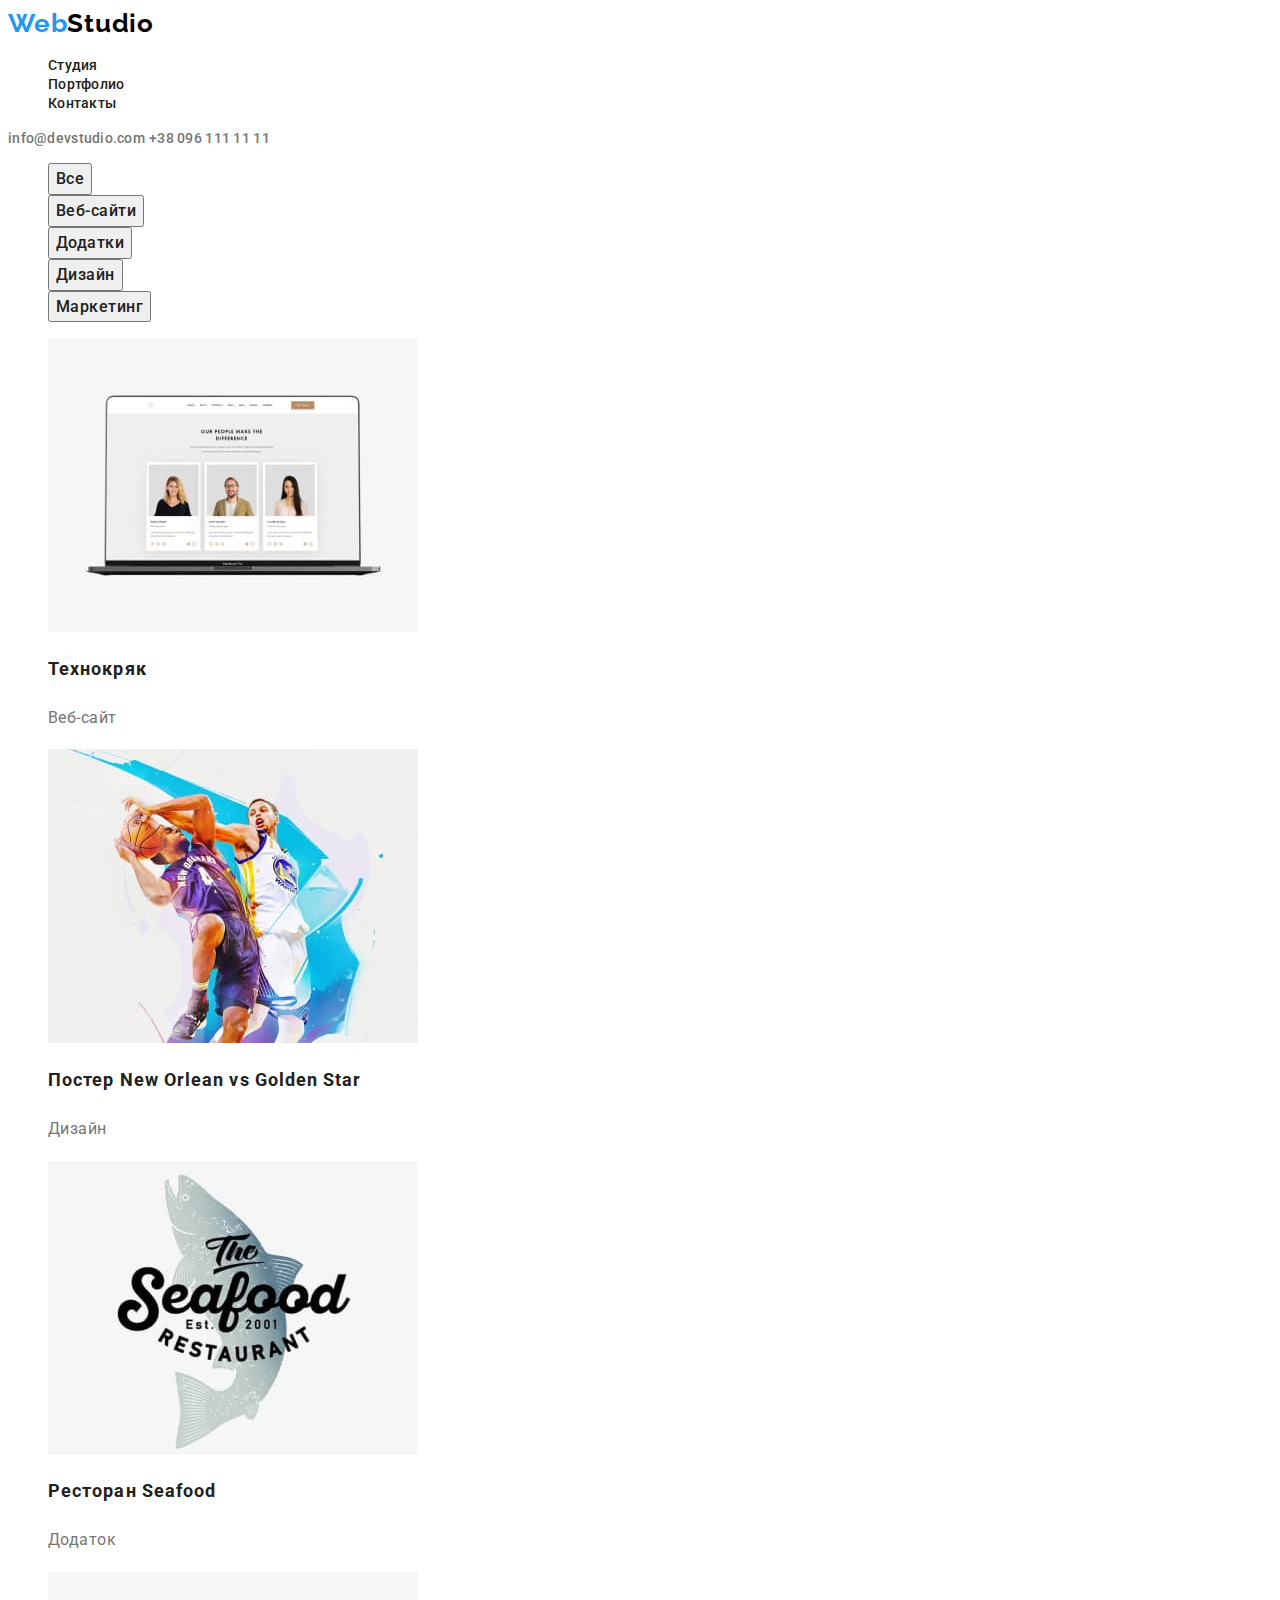
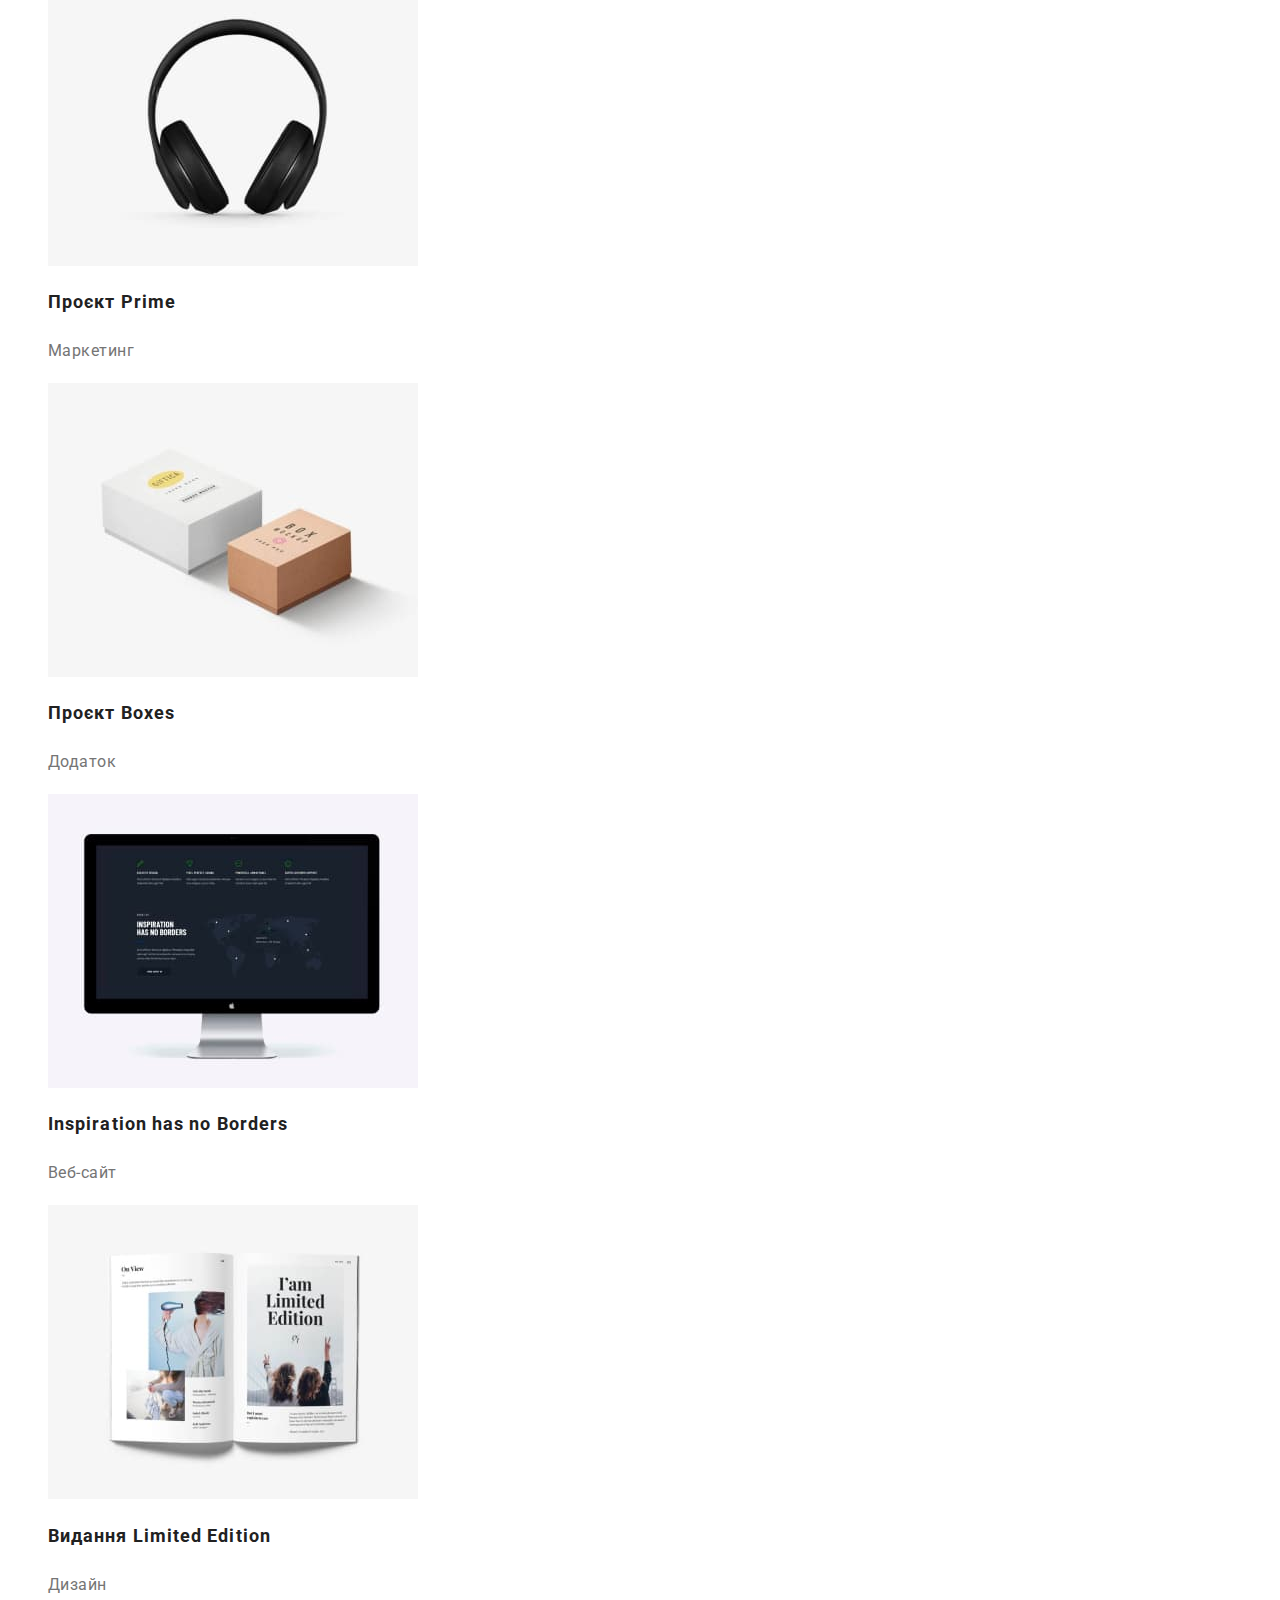
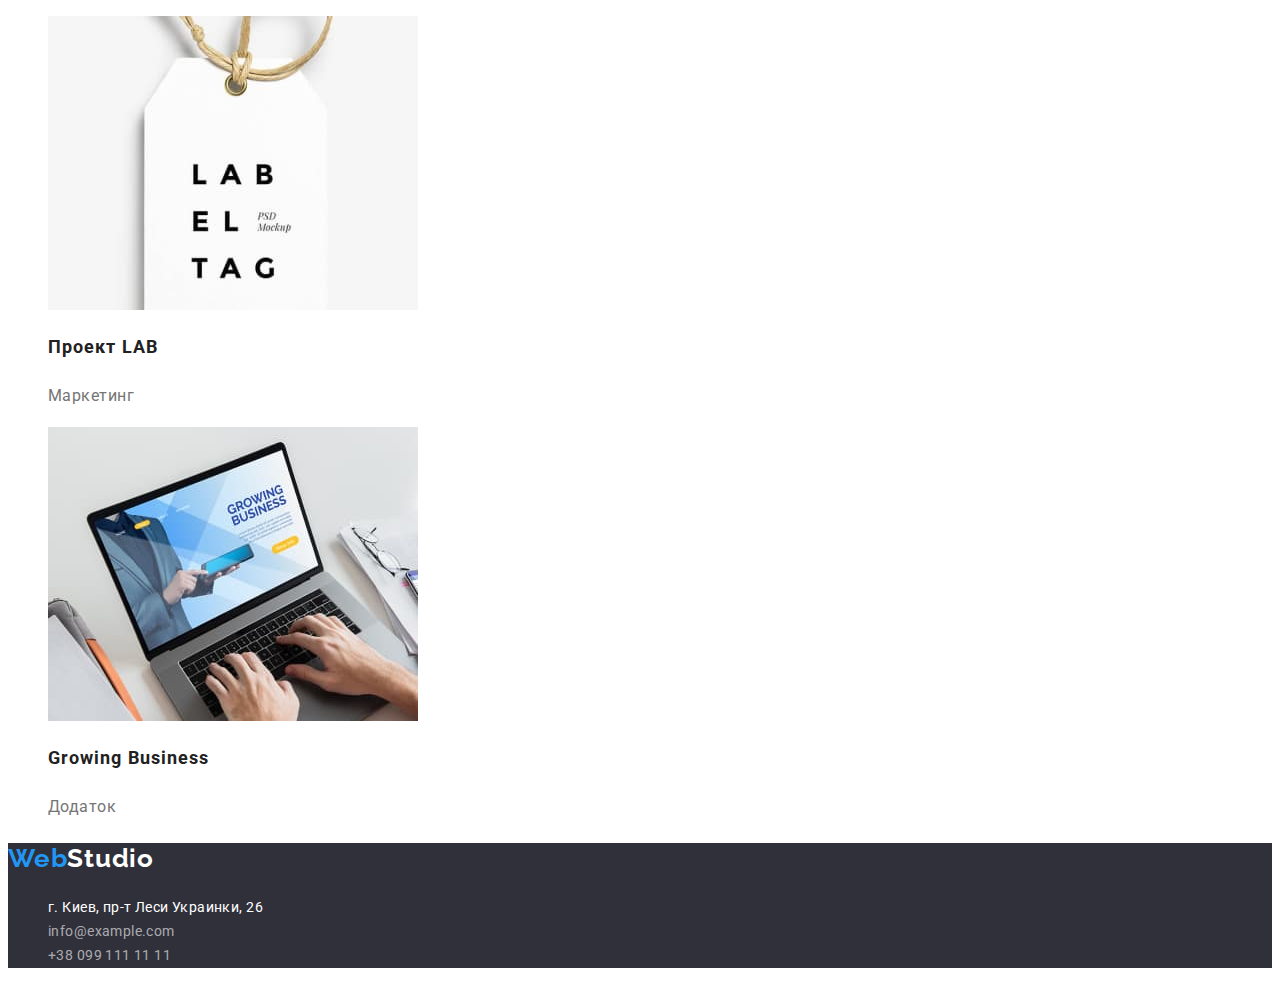
==== portfolio.html @ 3ccbaaaa "Start" ====
<!DOCTYPE html>
<html lang="en">

<head>
    <meta charset="UTF-8">
    <meta http-equiv="X-UA-Compatible" content="IE=edge">
    <meta name="viewport" content="width=device-width, initial-scale=1.0">
    <title>Портфоліо</title>
    <link rel="preconnect" href="https://fonts.googleapis.com">
    <link rel="preconnect" href="https://fonts.gstatic.com" crossorigin>
    <link
        href="https://fonts.googleapis.com/css2?family=Raleway:wght@700&family=Roboto:wght@400;500;700;900&display=swap"
        rel="stylesheet">
    <link rel="stylesheet" href="./css/styles.css">
</head>

<body>

    <header class="header">
        <a href="" class="header-logo link"> <span class="web-color">Web</span>Studio</a>
        <nav>
            <ul class="header-list list">
                <li class="header-item"> <a href="./index.html" class="header-link  link">Студия</a> </li>
                <li class="header-item"> <a href="./portfolio.html" class="header-link  link">Портфолио</a> </li>
                <li class="header-item"> <a href="" class="header-link  link">Контакты</a> </li>
            </ul>
        </nav>
        <a href="mailto:info@devstudio.com" class="header-mail link">info@devstudio.com</a>
        <a href="tel:+380961111111" class="header-tel link">+38 096 111 11 11</a>
    </header>

    <main>
        <section>
            <ul class="filters list">
                <li><button type="button" class="filters-btn">Все</button></li>
                <li><button type="button" class="filters-btn">Веб-сайти</button></li>
                <li><button type="button" class="filters-btn">Додатки</button></li>
                <li><button type="button" class="filters-btn">Дизайн</button></li>
                <li><button type="button" class="filters-btn">Маркетинг</button></li>
            </ul>
            <ul class="filters-list list">
                <li>
                    <img src="./images/portfolio-1.jpg" alt="Технокряк" width="370" height="294">
                    <h2 class="filters-title" >Технокряк</h2>
                    <p class="filters-text">Веб-сайт</p>
                </li>
                <li>
                    <img src="./images/portfolio-2.jpg" alt="Постер" width="370" height="294">
                    <h2 class="filters-title" >Постер New Orlean vs Golden Star</h2>
                    <p class="filters-text">Дизайн</p>
                </li>
                <li>
                    <img src="./images/portfolio-3.jpg" alt="Ресторан" width="370" height="294">
                    <h2 class="filters-title" >Ресторан Seafood</h2>
                    <p class="filters-text">Додаток</p>
                </li>
                <li>
                    <img src="./images/portfolio-4.jpg" alt="Проєкт Prime" width="370" height="294">
                    <h2 class="filters-title" >Проєкт Prime</h2>
                    <p class="filters-text">Маркетинг</p>
                </li>
                <li>
                    <img src="./images/portfolio-5.jpg" alt="Проєкт Boxes" width="370" height="294">
                    <h2 class="filters-title" >Проєкт Boxes</h2>
                    <p class="filters-text">Додаток</p>
                </li>
                <li>
                    <img src="./images/portfolio-6.jpg" alt="Inspiration has no Borders" width="370" height="294">
                    <h2 class="filters-title" >Inspiration has no Borders</h2>
                    <p class="filters-text">Веб-сайт</p>
                </li>
                <li>
                    <img src="./images/portfolio-7.jpg" alt="Видання" width="370" height="294">
                    <h2 class="filters-title" >Видання Limited Edition</h2>
                    <p class="filters-text">Дизайн</p>
                </li>
                <li>
                    <img src="./images/portfolio-8.jpg" alt="Проект" width="370" height="294">
                    <h2 class="filters-title" >Проект LAB</h2>
                    <p class="filters-text">Маркетинг</p>
                </li>
                <li>
                    <img src="./images/portfolio-9.jpg" alt="Growing Business" width="370" height="294">
                    <h2 class="filters-title" >Growing Business</h2>
                    <p class="filters-text">Додаток</p>
                </li>
            </ul>
        </section>
    </main>

    <footer class="footer">
        <h2 class="footer-title"><span class="web-color">Web</span>Studio</h2>
        <address>
            <ul class="footer-list list">
                <li class="footer-item"><a href="https://goo.gl/maps/9BzrJWRvnRdnWu8f7" class="footer-address link">г. Киев,
                        пр-т Леси Украинки, 26</a></li>
                <li class="footer-item"><a href="mailto:info@example.com" class="footer-link link">info@example.com</a></li>
                <li class="footer-item"><a href="tel:+380991111111" class="footer-link link">+38 099 111 11 11</a></li>
            </ul>
        </address>
    </footer>
    
</body>
</html>
---- css/styles.css ----
:root {
    --primary-text-color: #757575;
    --title-text-color: #212121;
    --accent-color: #2196F3;
}

body {
    font-family: 'Roboto', sans-serif;
    background-color: #FFFFFF;
    color: var(--primary-text-color);
}

.list {
    list-style: none;
}

.link {
    text-decoration: none;
}

/* колір основного тексту #212121 */
/* колір другорядного тексту #757575 */
/* білий колір #FFFFFF */
/* акцент #2196F3 */
/* другий колір фону #F5F4FA */
/* третій колір фону #2F303A */

/* ----------------Header----------- */

.header-logo {
    font-family: 'Raleway';
    color: #000000;
    font-weight: 700;
    font-size: 26px;
    line-height: 1.19;
    letter-spacing: 0.03em;
}

.web-color {
    color: var(--accent-color);
}

.header-link {
    font-weight: 500;
    font-size: 14px;
    line-height: 1.14;
    letter-spacing: 0.02em;
    color: var(--title-text-color);
}

.header-link:hover,
.header-link:focus {
    color: var(--accent-color);
}

.header-mail {
    font-weight: 500;
    font-size: 14px;
    line-height: 1.14;
    letter-spacing: 0.02em;
    color: var(--primary-text-color);
}

.header-mail:hover,
.header-mail:focus {
    color:var(--accent-color);
}

.header-tel {
    font-weight: 500;
    font-size: 14px;
    line-height: 1.14;
    letter-spacing: 0.02em;
    color: var(--primary-text-color);
}

.header-tel:hover,
.header-tel:focus {
    color: var(--accent-color);
}

/* -----------Hero--------------- */

.hero {
    background-color: #2F303A;
}

.hero-title {
    font-weight: 900;
    font-size: 44px;
    line-height: 1.36;
    text-align: center;
    letter-spacing: 0.06em;
    text-transform: uppercase;
    color: #FFFFFF;
}

.hero-btn {
    background-color: var(--accent-color);
    font-family: 'Roboto';
    font-style: normal;
    font-weight: 700;
    font-size: 16px;
    line-height: 1.88;
    display: flex;
    align-items: center;
    text-align: center;
    letter-spacing: 0.06em;
    color: #FFFFFF;
    box-shadow: 0px 4px 4px rgba(0, 0, 0, 0.15);
    border-radius: 4px;
    cursor: pointer;
}

/* -------------Особенности----------- */

.hang-item {
    font-weight: 700;
    font-size: 14px;
    line-height: 1.14;
    letter-spacing: 0.03em;
    text-transform: uppercase;
    color: var(--title-text-color);
}


.hang-text {
    font-weight: 400;
    font-size: 14px;
    line-height: 1.71;
    letter-spacing: 0.03em;
    color: var(--primary-text-color);
}

/* -----------Виды деятельности------- */

.work-title {
    font-weight: 700;
    font-size: 36px;
    line-height: 1.17;
    text-align: center;
    letter-spacing: 0.03em;
    color: var(--title-text-color);
}

/* ---------Команда----------------- */

.team-title {
    font-weight: 700;
    font-size: 36px;
    line-height: 1.17;
    text-align: center;
    letter-spacing: 0.03em;
    color: var(--title-text-color);
}

.team-name {
    font-weight: 500;
    font-size: 16px;
    line-height: 1.19;
    text-align: center;
    letter-spacing: 0.03em;
    color: var(--title-text-color);
}

.team-text {
    font-weight: 400;
    font-size: 16px;
    line-height: 1.19;
    text-align: center;
    letter-spacing: 0.03em;
    color: var(--primary-text-color);
}

/* --------------footer------------ */

.footer {
    background-color: #2F303A;
}

.footer-title {
    font-family: 'Raleway';
    font-style: normal;
    font-weight: 700;
    font-size: 26px;
    line-height: 1.19;
    letter-spacing: 0.03em;
    color: #FFFFFF;
}

.web-color {
    color: var(--accent-color);
}

.footer-address {
    font-weight: 400;
    font-size: 14px;
    line-height: 1.71;
    letter-spacing: 0.03em;
    color: #FFFFFF;
}

.footer-item {
    font-style: normal;
}

.footer-link {
    font-weight: 400;
    font-size: 14px;
    line-height: 1.71;
    letter-spacing: 0.03em;
    color: rgba(255, 255, 255, 0.6);
}

.footer-address:hover,
.footer-address:focus {
    color: var(--accent-color);
}

.footer-link:hover,
.footer-link:focus {
    color: var(--accent-color);
}

/* -------------Портфоліо---------------- */

/* .header-link {
    color: var(--accent-color);
} */

.filters-btn {
    font-family: 'Roboto';
    font-style: normal;
    font-weight: 500;
    font-size: 16px;
    line-height: 1.62;
    letter-spacing: 0.03em;
    color: var(--title-text-color);
}

.filters-btn:hover,
.filters-btn:focus {
    background-color: var(--accent-color);
    color: #FFFFFF;
}

.filters-title {
    font-weight: 700;
    font-size: 18px;
    line-height: 2;
    letter-spacing: 0.06em;
    color: var(--title-text-color);
}

.filters-text {
    font-weight: 400;
    font-size: 16px;
    line-height: 1.88;
    letter-spacing: 0.03em;
    color: var(--primary-text-color);
}
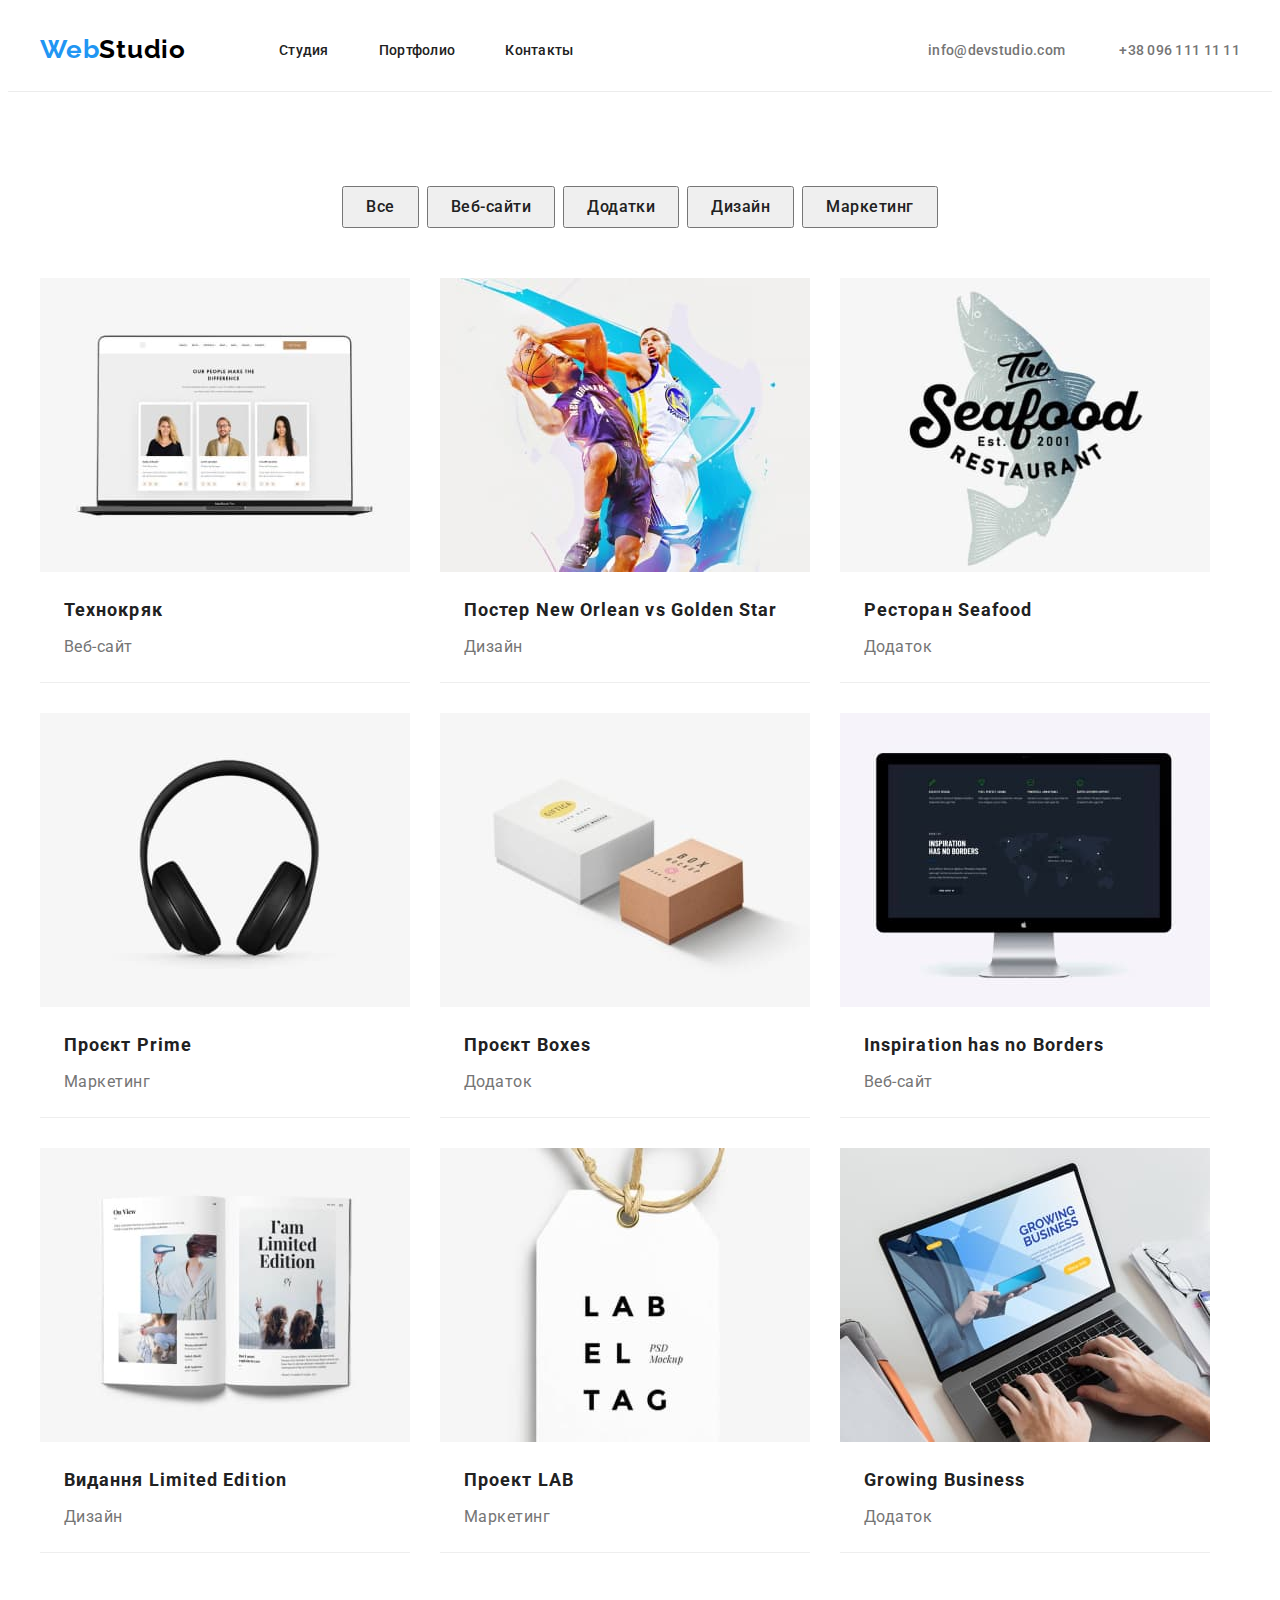
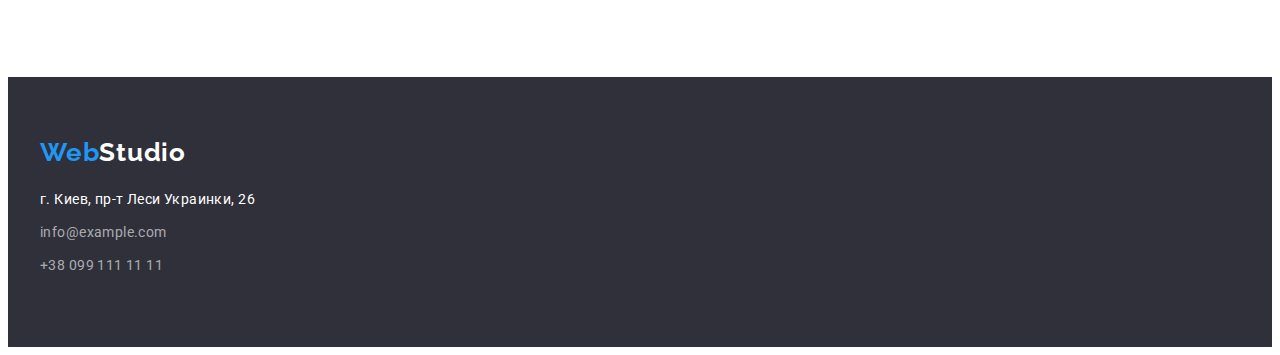
==== commit 918e5037: "Finished HW 3" ====
--- a/portfolio.html
+++ b/portfolio.html
@@ -11,93 +11,104 @@
     <link
         href="https://fonts.googleapis.com/css2?family=Raleway:wght@700&family=Roboto:wght@400;500;700;900&display=swap"
         rel="stylesheet">
+    <link rel="stylesheet" href="https://cdnjs.cloudflare.com/ajax/libs/modern-normalize/1.1.0/modern-normalize.min.css"
+        integrity="sha512-wpPYUAdjBVSE4KJnH1VR1HeZfpl1ub8YT/NKx4PuQ5NmX2tKuGu6U/JRp5y+Y8XG2tV+wKQpNHVUX03MfMFn9Q=="
+        crossorigin="anonymous" referrerpolicy="no-referrer" />
     <link rel="stylesheet" href="./css/styles.css">
 </head>
 
 <body>
 
     <header class="header">
-        <a href="" class="header-logo link"> <span class="web-color">Web</span>Studio</a>
-        <nav>
-            <ul class="header-list list">
-                <li class="header-item"> <a href="./index.html" class="header-link  link">Студия</a> </li>
-                <li class="header-item"> <a href="./portfolio.html" class="header-link  link">Портфолио</a> </li>
-                <li class="header-item"> <a href="" class="header-link  link">Контакты</a> </li>
-            </ul>
-        </nav>
-        <a href="mailto:info@devstudio.com" class="header-mail link">info@devstudio.com</a>
-        <a href="tel:+380961111111" class="header-tel link">+38 096 111 11 11</a>
+        <div class="container">
+            <a href="" class="header-logo link"> <span class="web-color">Web</span>Studio</a>
+            <nav>
+                <ul class="header-list list">
+                    <li class="header-item"> <a href="./index.html" class="header-link  link">Студия</a> </li>
+                    <li class="header-item"> <a href="./portfolio.html" class="header-link  link">Портфолио</a> </li>
+                    <li class="header-item"> <a href="" class="header-link  link">Контакты</a> </li>
+                </ul>
+            </nav>
+            <div class="header-connect">
+                <a href="mailto:info@devstudio.com" class="header-mail link">info@devstudio.com</a>
+                <a href="tel:+380961111111" class="header-tel link">+38 096 111 11 11</a>
+            </div>
+        </div>
     </header>
 
     <main>
-        <section>
-            <ul class="filters list">
-                <li><button type="button" class="filters-btn">Все</button></li>
-                <li><button type="button" class="filters-btn">Веб-сайти</button></li>
-                <li><button type="button" class="filters-btn">Додатки</button></li>
-                <li><button type="button" class="filters-btn">Дизайн</button></li>
-                <li><button type="button" class="filters-btn">Маркетинг</button></li>
-            </ul>
-            <ul class="filters-list list">
-                <li>
-                    <img src="./images/portfolio-1.jpg" alt="Технокряк" width="370" height="294">
-                    <h2 class="filters-title" >Технокряк</h2>
-                    <p class="filters-text">Веб-сайт</p>
-                </li>
-                <li>
-                    <img src="./images/portfolio-2.jpg" alt="Постер" width="370" height="294">
-                    <h2 class="filters-title" >Постер New Orlean vs Golden Star</h2>
-                    <p class="filters-text">Дизайн</p>
-                </li>
-                <li>
-                    <img src="./images/portfolio-3.jpg" alt="Ресторан" width="370" height="294">
-                    <h2 class="filters-title" >Ресторан Seafood</h2>
-                    <p class="filters-text">Додаток</p>
-                </li>
-                <li>
-                    <img src="./images/portfolio-4.jpg" alt="Проєкт Prime" width="370" height="294">
-                    <h2 class="filters-title" >Проєкт Prime</h2>
-                    <p class="filters-text">Маркетинг</p>
-                </li>
-                <li>
-                    <img src="./images/portfolio-5.jpg" alt="Проєкт Boxes" width="370" height="294">
-                    <h2 class="filters-title" >Проєкт Boxes</h2>
-                    <p class="filters-text">Додаток</p>
-                </li>
-                <li>
-                    <img src="./images/portfolio-6.jpg" alt="Inspiration has no Borders" width="370" height="294">
-                    <h2 class="filters-title" >Inspiration has no Borders</h2>
-                    <p class="filters-text">Веб-сайт</p>
-                </li>
-                <li>
-                    <img src="./images/portfolio-7.jpg" alt="Видання" width="370" height="294">
-                    <h2 class="filters-title" >Видання Limited Edition</h2>
-                    <p class="filters-text">Дизайн</p>
-                </li>
-                <li>
-                    <img src="./images/portfolio-8.jpg" alt="Проект" width="370" height="294">
-                    <h2 class="filters-title" >Проект LAB</h2>
-                    <p class="filters-text">Маркетинг</p>
-                </li>
-                <li>
-                    <img src="./images/portfolio-9.jpg" alt="Growing Business" width="370" height="294">
-                    <h2 class="filters-title" >Growing Business</h2>
-                    <p class="filters-text">Додаток</p>
-                </li>
-            </ul>
+        <section class="filters section">
+            <div class="container">
+                <ul class="filters-button list">
+                    <li class="filters-item"><button type="button" class="filters-btn">Все</button></li>
+                    <li class="filters-item"><button type="button" class="filters-btn">Веб-сайти</button></li>
+                    <li class="filters-item"><button type="button" class="filters-btn">Додатки</button></li>
+                    <li class="filters-item"><button type="button" class="filters-btn">Дизайн</button></li>
+                    <li class="filters-item"><button type="button" class="filters-btn">Маркетинг</button></li>
+                </ul>
+                <ul class="filters-list list">
+                    <li class="filters-cards">
+                        <img src="./images/portfolio-1.jpg" alt="Технокряк" width="370" height="294">
+                        <h2 class="filters-title" >Технокряк</h2>
+                        <p class="filters-text">Веб-сайт</p>
+                    </li>
+                    <li class="filters-cards">
+                        <img src="./images/portfolio-2.jpg" alt="Постер" width="370" height="294">
+                        <h2 class="filters-title" >Постер New Orlean vs Golden Star</h2>
+                        <p class="filters-text">Дизайн</p>
+                    </li>
+                    <li class="filters-cards">
+                        <img src="./images/portfolio-3.jpg" alt="Ресторан" width="370" height="294">
+                        <h2 class="filters-title" >Ресторан Seafood</h2>
+                        <p class="filters-text">Додаток</p>
+                    </li>
+                    <li class="filters-cards">
+                        <img src="./images/portfolio-4.jpg" alt="Проєкт Prime" width="370" height="294">
+                        <h2 class="filters-title" >Проєкт Prime</h2>
+                        <p class="filters-text">Маркетинг</p>
+                    </li>
+                    <li class="filters-cards">
+                        <img src="./images/portfolio-5.jpg" alt="Проєкт Boxes" width="370" height="294">
+                        <h2 class="filters-title" >Проєкт Boxes</h2>
+                        <p class="filters-text">Додаток</p>
+                    </li>
+                    <li class="filters-cards">
+                        <img src="./images/portfolio-6.jpg" alt="Inspiration has no Borders" width="370" height="294">
+                        <h2 class="filters-title" >Inspiration has no Borders</h2>
+                        <p class="filters-text">Веб-сайт</p>
+                    </li>
+                    <li class="filters-cards">
+                        <img src="./images/portfolio-7.jpg" alt="Видання" width="370" height="294">
+                        <h2 class="filters-title" >Видання Limited Edition</h2>
+                        <p class="filters-text">Дизайн</p>
+                    </li>
+                    <li class="filters-cards">
+                        <img src="./images/portfolio-8.jpg" alt="Проект" width="370" height="294">
+                        <h2 class="filters-title" >Проект LAB</h2>
+                        <p class="filters-text">Маркетинг</p>
+                    </li>
+                    <li class="filters-cards">
+                        <img src="./images/portfolio-9.jpg" alt="Growing Business" width="370" height="294">
+                        <h2 class="filters-title" >Growing Business</h2>
+                        <p class="filters-text">Додаток</p>
+                    </li>
+                </ul>
+            </div>
         </section>
     </main>
 
     <footer class="footer">
-        <h2 class="footer-title"><span class="web-color">Web</span>Studio</h2>
-        <address>
-            <ul class="footer-list list">
-                <li class="footer-item"><a href="https://goo.gl/maps/9BzrJWRvnRdnWu8f7" class="footer-address link">г. Киев,
-                        пр-т Леси Украинки, 26</a></li>
-                <li class="footer-item"><a href="mailto:info@example.com" class="footer-link link">info@example.com</a></li>
-                <li class="footer-item"><a href="tel:+380991111111" class="footer-link link">+38 099 111 11 11</a></li>
-            </ul>
-        </address>
+        <div class="container">
+            <h2 class="footer-title"><span class="web-color">Web</span>Studio</h2>
+            <address>
+                <ul class="footer-list list">
+                    <li class="footer-item"><a href="https://goo.gl/maps/9BzrJWRvnRdnWu8f7" class="footer-address link">г. Киев,
+                            пр-т Леси Украинки, 26</a></li>
+                    <li class="footer-item"><a href="mailto:info@example.com" class="footer-link link">info@example.com</a></li>
+                    <li class="footer-item"><a href="tel:+380991111111" class="footer-link link">+38 099 111 11 11</a></li>
+                </ul>
+            </address>
+        </div>
     </footer>
     
 </body>
--- a/css/styles.css
+++ b/css/styles.css
@@ -4,6 +4,38 @@
     --accent-color: #2196F3;
 }
 
+p,
+h1,
+h2,
+h3,
+h4,
+h5,
+h6 {
+    margin: 0;
+}
+
+ul,
+ol {
+    margin: 0;
+    padding-left: 0;
+}
+
+address {
+    font-style: normal;
+}
+
+a {
+    color: currentColor;
+}
+
+button {
+    cursor: pointer;
+}
+
+img {
+    display: block;
+}
+
 body {
     font-family: 'Roboto', sans-serif;
     background-color: #FFFFFF;
@@ -16,6 +48,14 @@
 
 .link {
     text-decoration: none;
+}
+
+.container {
+    width: 1200px;
+    margin-left: auto;
+    margin-right: auto;
+    padding-left: 15px;
+    padding-right: 15px;
 }
 
 /* колір основного тексту #212121 */
@@ -26,8 +66,18 @@
 /* третій колір фону #2F303A */
 
 /* ----------------Header----------- */
+.header {
+    border-bottom: 1px solid #ECECEC;
+}
+
+.header > .container {
+    display: flex;
+    align-items: center;
+}
 
 .header-logo {
+    margin-right: 93px;
+
     font-family: 'Raleway';
     color: #000000;
     font-weight: 700;
@@ -40,6 +90,11 @@
     color: var(--accent-color);
 }
 
+.header-list {
+    display: flex;
+    gap: 50px;
+}
+
 .header-link {
     font-weight: 500;
     font-size: 14px;
@@ -48,12 +103,24 @@
     color: var(--title-text-color);
 }
 
+.header .header-item {
+    display: block;
+    padding-top: 32px;
+    padding-bottom: 32px;
+}
+
 .header-link:hover,
 .header-link:focus {
     color: var(--accent-color);
 }
 
+.header-connect {
+    margin-left: auto;
+}
+
 .header-mail {
+    margin-right: 50px;
+
     font-weight: 500;
     font-size: 14px;
     line-height: 1.14;
@@ -83,9 +150,25 @@
 
 .hero {
     background-color: #2F303A;
+    padding-top: 200px;
+    padding-bottom: 200px;
+}
+
+.container .hero-title {
+    /* justify-items: center;
+    text-align: center; */
+}
+
+.section {
+    padding-top: 94px;
+    padding-bottom: 94px;
 }
 
 .hero-title {
+
+    margin-bottom: 30px;
+    width: 696px;
+
     font-weight: 900;
     font-size: 44px;
     line-height: 1.36;
@@ -96,6 +179,10 @@
 }
 
 .hero-btn {
+    padding: 10px 32px;
+    justify-content: center;
+
+
     background-color: var(--accent-color);
     font-family: 'Roboto';
     font-style: normal;
@@ -113,8 +200,22 @@
 }
 
 /* -------------Особенности----------- */
+.hang {
+    padding-top: 94px;
+}
+
+.hang-list {
+    display: flex;
+    gap: 30px;
+}
+
+.hang-lists {
+    width: 270px;
+}
 
 .hang-item {
+    margin-bottom: 10px;
+    
     font-weight: 700;
     font-size: 14px;
     line-height: 1.14;
@@ -125,6 +226,7 @@
 
 
 .hang-text {
+
     font-weight: 400;
     font-size: 14px;
     line-height: 1.71;
@@ -133,8 +235,19 @@
 }
 
 /* -----------Виды деятельности------- */
+.work {
+    padding-top: 94px;
+    padding-bottom: 94px;
+}
+
+.work-list {
+    display: flex;
+    gap: 30px;
+}
 
 .work-title {
+    margin-bottom: 50px;
+
     font-weight: 700;
     font-size: 36px;
     line-height: 1.17;
@@ -144,8 +257,18 @@
 }
 
 /* ---------Команда----------------- */
+.team {
+    background: #F5F4FA;
+}
+
+.container .team-list  {
+    display: flex;
+    gap: 30px;
+}
 
 .team-title {
+    margin-bottom: 50px;
+
     font-weight: 700;
     font-size: 36px;
     line-height: 1.17;
@@ -155,6 +278,9 @@
 }
 
 .team-name {
+    margin-top: 30px;
+    margin-bottom: 10px;
+
     font-weight: 500;
     font-size: 16px;
     line-height: 1.19;
@@ -178,7 +304,14 @@
     background-color: #2F303A;
 }
 
+.footer-list {
+    padding-bottom: 60px;
+}
+
 .footer-title {
+    padding-top: 60px;
+    margin-bottom: 20px;
+
     font-family: 'Raleway';
     font-style: normal;
     font-weight: 700;
@@ -202,6 +335,7 @@
 
 .footer-item {
     font-style: normal;
+    margin-bottom: 9px;
 }
 
 .footer-link {
@@ -224,11 +358,20 @@
 
 /* -------------Портфоліо---------------- */
 
-/* .header-link {
-    color: var(--accent-color);
-} */
+.filters-button {
+    display: flex;
+    justify-content: center;
+    gap: 8px;
+}
+
+.filters-item {
+    margin-bottom: 50px;
+}
 
 .filters-btn {
+    /* display: inline-block; */
+    padding: 6px 22px;
+
     font-family: 'Roboto';
     font-style: normal;
     font-weight: 500;
@@ -244,7 +387,34 @@
     color: #FFFFFF;
 }
 
+.filters-list {
+    display: flex;
+    flex-wrap: wrap;
+}
+
+.filters-cards {
+    margin-right: 30px;
+}
+
+.filters-cards:nth-child(3n) {
+    margin-right: 0;
+}
+
+/* .filters-cards:nth-last-of-type(-n+3) {
+    margin-bottom: 94px;
+} */
+
+.filters-cards {
+    margin-bottom: 30px;
+    border-bottom: 1px solid #EEEEEE
+}
+
 .filters-title {
+    margin-top: 20px;
+    margin-right: 24px;
+    margin-left: 24px;
+    margin-bottom: 4px;
+
     font-weight: 700;
     font-size: 18px;
     line-height: 2;
@@ -253,6 +423,10 @@
 }
 
 .filters-text {
+    margin-right: 24px;
+    margin-bottom: 20px;
+    margin-left: 24px;
+
     font-weight: 400;
     font-size: 16px;
     line-height: 1.88;
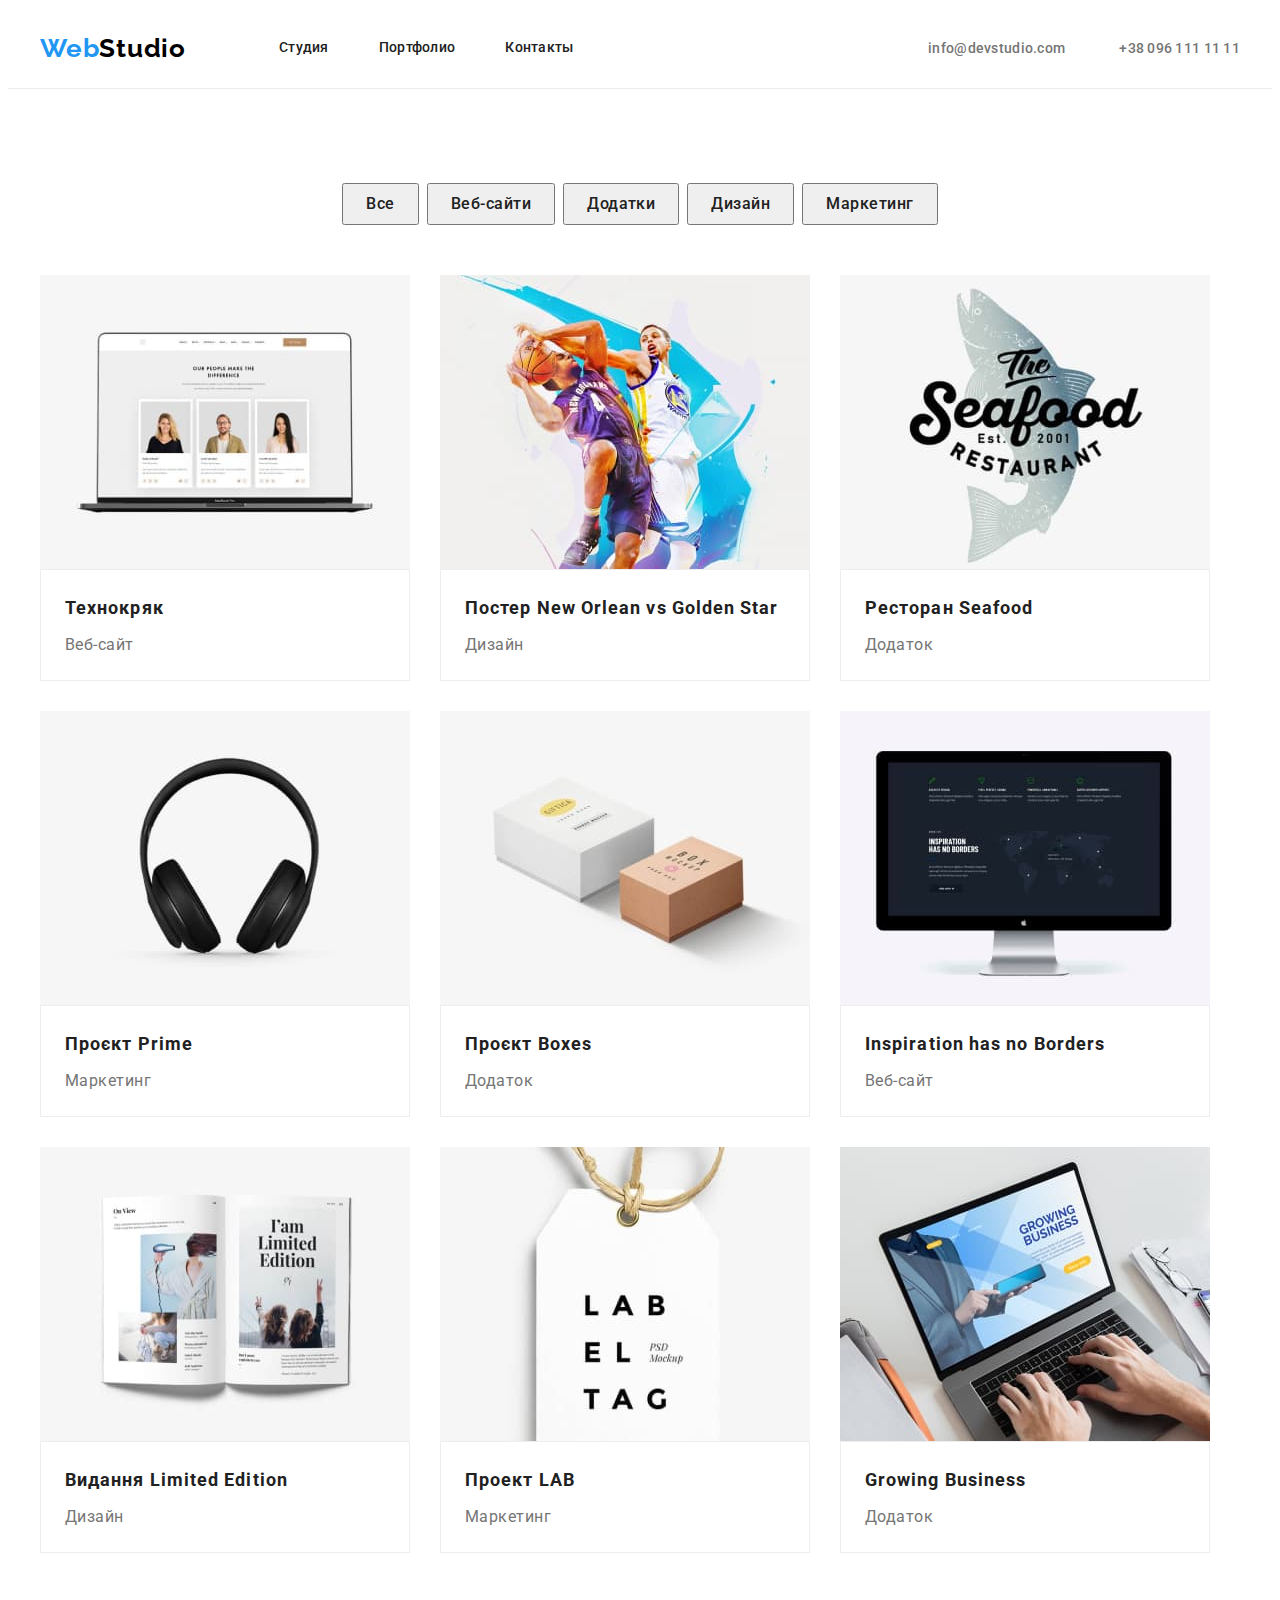
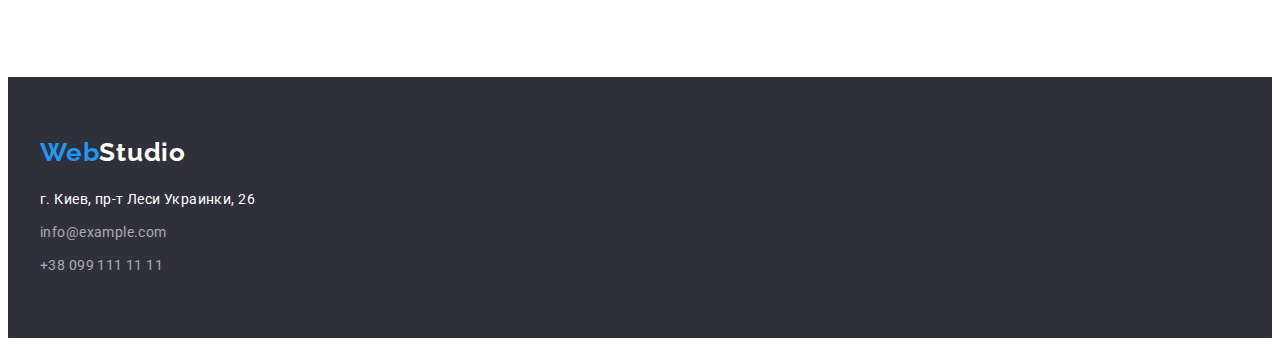
==== commit 8adf78b3: "Bug fixs completed" ====
--- a/portfolio.html
+++ b/portfolio.html
@@ -49,48 +49,66 @@
                 <ul class="filters-list list">
                     <li class="filters-cards">
                         <img src="./images/portfolio-1.jpg" alt="Технокряк" width="370" height="294">
-                        <h2 class="filters-title" >Технокряк</h2>
-                        <p class="filters-text">Веб-сайт</p>
+                        <div class="filters-user">
+                            <h2 class="filters-title" >Технокряк</h2>
+                            <p class="filters-text">Веб-сайт</p>
+                        </div>
                     </li>
                     <li class="filters-cards">
                         <img src="./images/portfolio-2.jpg" alt="Постер" width="370" height="294">
-                        <h2 class="filters-title" >Постер New Orlean vs Golden Star</h2>
-                        <p class="filters-text">Дизайн</p>
+                        <div class="filters-user">
+                            <h2 class="filters-title" >Постер New Orlean vs Golden Star</h2>
+                            <p class="filters-text">Дизайн</p>
+                        </div>
                     </li>
                     <li class="filters-cards">
                         <img src="./images/portfolio-3.jpg" alt="Ресторан" width="370" height="294">
-                        <h2 class="filters-title" >Ресторан Seafood</h2>
-                        <p class="filters-text">Додаток</p>
+                        <div class="filters-user">
+                            <h2 class="filters-title" >Ресторан Seafood</h2>
+                            <p class="filters-text">Додаток</p>
+                        </div>
                     </li>
                     <li class="filters-cards">
                         <img src="./images/portfolio-4.jpg" alt="Проєкт Prime" width="370" height="294">
-                        <h2 class="filters-title" >Проєкт Prime</h2>
-                        <p class="filters-text">Маркетинг</p>
+                        <div class="filters-user">
+                            <h2 class="filters-title" >Проєкт Prime</h2>
+                            <p class="filters-text">Маркетинг</p>
+                        </div>
                     </li>
                     <li class="filters-cards">
                         <img src="./images/portfolio-5.jpg" alt="Проєкт Boxes" width="370" height="294">
-                        <h2 class="filters-title" >Проєкт Boxes</h2>
-                        <p class="filters-text">Додаток</p>
+                        <div class="filters-user">
+                            <h2 class="filters-title" >Проєкт Boxes</h2>
+                            <p class="filters-text">Додаток</p>
+                        </div>
                     </li>
                     <li class="filters-cards">
                         <img src="./images/portfolio-6.jpg" alt="Inspiration has no Borders" width="370" height="294">
-                        <h2 class="filters-title" >Inspiration has no Borders</h2>
-                        <p class="filters-text">Веб-сайт</p>
+                        <div class="filters-user">
+                            <h2 class="filters-title" >Inspiration has no Borders</h2>
+                            <p class="filters-text">Веб-сайт</p>
+                        </div>
                     </li>
                     <li class="filters-cards">
                         <img src="./images/portfolio-7.jpg" alt="Видання" width="370" height="294">
-                        <h2 class="filters-title" >Видання Limited Edition</h2>
-                        <p class="filters-text">Дизайн</p>
+                        <div class="filters-user">
+                            <h2 class="filters-title" >Видання Limited Edition</h2>
+                            <p class="filters-text">Дизайн</p>
+                        </div>
                     </li>
                     <li class="filters-cards">
                         <img src="./images/portfolio-8.jpg" alt="Проект" width="370" height="294">
-                        <h2 class="filters-title" >Проект LAB</h2>
-                        <p class="filters-text">Маркетинг</p>
+                        <div class="filters-user">
+                            <h2 class="filters-title" >Проект LAB</h2>
+                            <p class="filters-text">Маркетинг</p>
+                        </div>
                     </li>
                     <li class="filters-cards">
                         <img src="./images/portfolio-9.jpg" alt="Growing Business" width="370" height="294">
-                        <h2 class="filters-title" >Growing Business</h2>
-                        <p class="filters-text">Додаток</p>
+                        <div class="filters-user">
+                            <h2 class="filters-title" >Growing Business</h2>
+                            <p class="filters-text">Додаток</p>
+                        </div>
                     </li>
                 </ul>
             </div>
--- a/css/styles.css
+++ b/css/styles.css
@@ -103,7 +103,7 @@
     color: var(--title-text-color);
 }
 
-.header .header-item {
+.header .header-link {
     display: block;
     padding-top: 32px;
     padding-bottom: 32px;
@@ -165,7 +165,8 @@
 }
 
 .hero-title {
-
+    margin-left: auto;
+    margin-right: auto;
     margin-bottom: 30px;
     width: 696px;
 
@@ -179,6 +180,8 @@
 }
 
 .hero-btn {
+    /* display: block; */
+    margin: 0 auto;
     padding: 10px 32px;
     justify-content: center;
 
@@ -277,8 +280,13 @@
     color: var(--title-text-color);
 }
 
+.team-user {
+    padding-top: 30px;
+    padding-left: ;
+}
+
 .team-name {
-    margin-top: 30px;
+    /* margin-top: 30px; */
     margin-bottom: 10px;
 
     font-weight: 500;
@@ -302,14 +310,15 @@
 
 .footer {
     background-color: #2F303A;
-}
-
-.footer-list {
+    padding: 60px 0;
+}
+
+/* .footer-list {
     padding-bottom: 60px;
-}
+} */
 
 .footer-title {
-    padding-top: 60px;
+    /* padding-top: 60px; */
     margin-bottom: 20px;
 
     font-family: 'Raleway';
@@ -338,6 +347,10 @@
     margin-bottom: 9px;
 }
 
+.footer-item:last-child {
+    margin-bottom: 0;
+}
+
 .footer-link {
     font-weight: 400;
     font-size: 14px;
@@ -360,13 +373,14 @@
 
 .filters-button {
     display: flex;
+    margin-bottom: 50px;
     justify-content: center;
     gap: 8px;
 }
 
-.filters-item {
+/* .filters-item {
     margin-bottom: 50px;
-}
+} */
 
 .filters-btn {
     /* display: inline-block; */
@@ -406,13 +420,15 @@
 
 .filters-cards {
     margin-bottom: 30px;
-    border-bottom: 1px solid #EEEEEE
+}
+
+.filters-user {
+    padding: 20px 24px;
+    border: 1px solid #EEEEEE;
+
 }
 
 .filters-title {
-    margin-top: 20px;
-    margin-right: 24px;
-    margin-left: 24px;
     margin-bottom: 4px;
 
     font-weight: 700;
@@ -423,10 +439,6 @@
 }
 
 .filters-text {
-    margin-right: 24px;
-    margin-bottom: 20px;
-    margin-left: 24px;
-
     font-weight: 400;
     font-size: 16px;
     line-height: 1.88;
